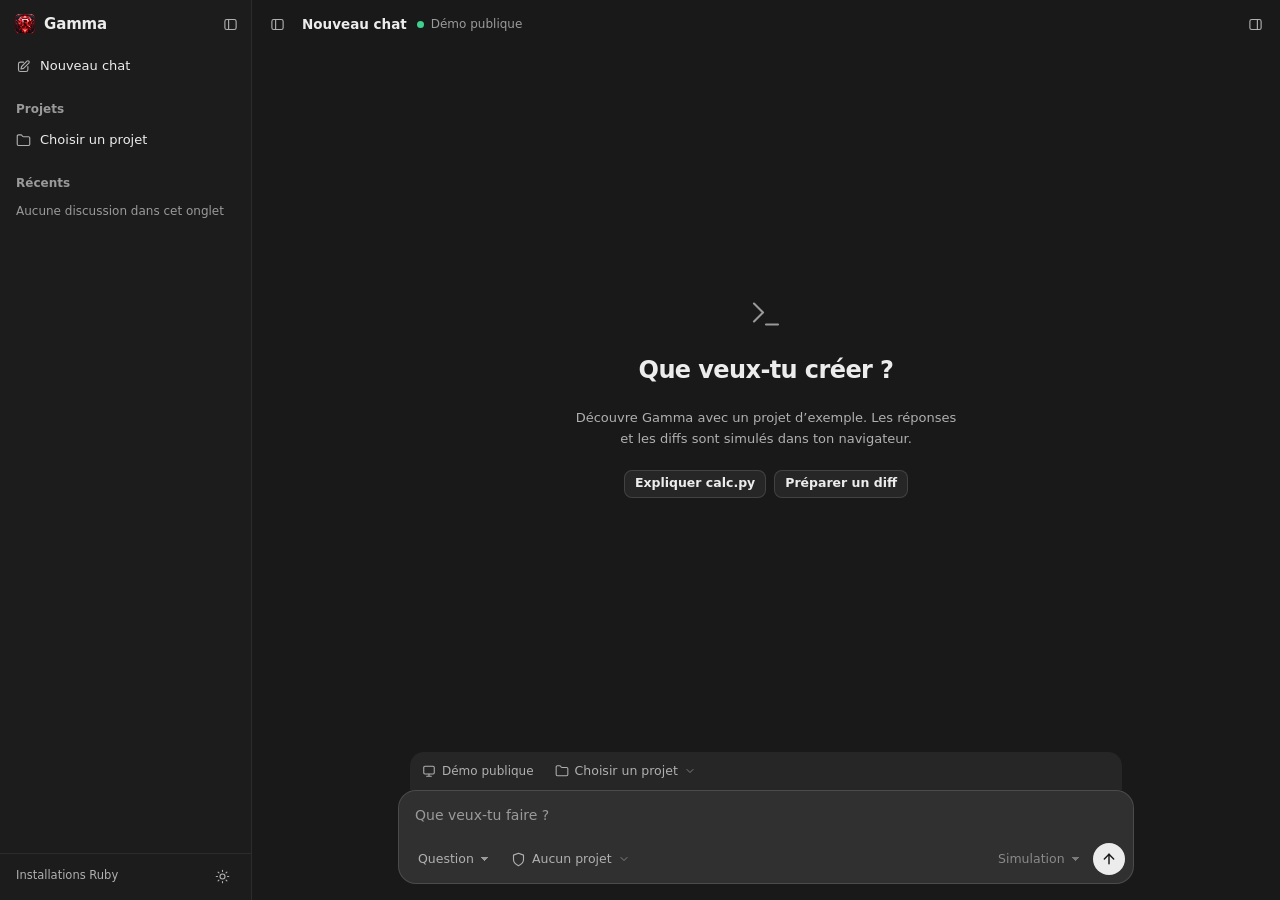
==== gamma/index.html @ 430c00bc "Publier la démo Web Gamma sans compte" ====
<!doctype html>
<html lang="fr" data-theme="dark">
<head>
  <meta charset="utf-8">
  <meta name="viewport" content="width=device-width, initial-scale=1">
  <meta name="color-scheme" content="dark">
  <meta name="theme-color" content="#191919">
  <meta name="referrer" content="no-referrer">
  <meta http-equiv="Content-Security-Policy" content="default-src 'none'; script-src 'self'; style-src 'self'; img-src 'self'; connect-src 'none'; base-uri 'none'; form-action 'none'">
  <title>Gamma — Démo Ruby</title>
  <link rel="icon" href="../assets/RubyLogo.png">
  <link rel="stylesheet" href="gamma.css">
</head>
<body class="gamma-body">
  <!-- Icônes (sprite SVG local, aucune ressource externe) -->
  <svg class="sprite" aria-hidden="true" focusable="false">
    <symbol id="i-folder" viewBox="0 0 24 24"><path d="M4 20h16a2 2 0 0 0 2-2V8a2 2 0 0 0-2-2h-7.9a2 2 0 0 1-1.7-.9l-.8-1.2A2 2 0 0 0 7.9 3H4a2 2 0 0 0-2 2v13a2 2 0 0 0 2 2z"/></symbol>
    <symbol id="i-file" viewBox="0 0 24 24"><path d="M14 2H6a2 2 0 0 0-2 2v16a2 2 0 0 0 2 2h12a2 2 0 0 0 2-2V8z"/><path d="M14 2v6h6"/></symbol>
    <symbol id="i-up" viewBox="0 0 24 24"><path d="M14 9 9 4 4 9"/><path d="M20 20h-7a4 4 0 0 1-4-4V4"/></symbol>
    <symbol id="i-star" viewBox="0 0 24 24"><path d="m12 2 3.1 6.3 6.9 1-5 4.9 1.2 6.8L12 17.8 5.8 21l1.2-6.8-5-4.9 6.9-1z"/></symbol>
    <symbol id="i-search" viewBox="0 0 24 24"><circle cx="11" cy="11" r="7"/><path d="m20 20-3.5-3.5"/></symbol>
    <symbol id="i-branch" viewBox="0 0 24 24"><circle cx="6" cy="6" r="3"/><circle cx="6" cy="18" r="3"/><circle cx="18" cy="6" r="3"/><path d="M6 9v6M18 9a9 9 0 0 1-9 9"/></symbol>
    <symbol id="i-play" viewBox="0 0 24 24"><path d="m7 4 13 8-13 8z" fill="currentColor"/></symbol>
    <symbol id="i-book" viewBox="0 0 24 24"><path d="M4 19.5A2.5 2.5 0 0 1 6.5 17H20V2H6.5A2.5 2.5 0 0 0 4 4.5v15zM4 19.5A2.5 2.5 0 0 0 6.5 22H20v-5"/></symbol>
    <symbol id="i-lock" viewBox="0 0 24 24"><rect x="3" y="11" width="18" height="11" rx="2"/><path d="M7 11V7a5 5 0 0 1 10 0v4"/></symbol>
    <symbol id="i-shield" viewBox="0 0 24 24"><path d="M12 22s8-4 8-10V5l-8-3-8 3v7c0 6 8 10 8 10z"/></symbol>
    <symbol id="i-eye" viewBox="0 0 24 24"><path d="M2 12s3.5-7 10-7 10 7 10 7-3.5 7-10 7S2 12 2 12z"/><circle cx="12" cy="12" r="3"/></symbol>
    <symbol id="i-terminal" viewBox="0 0 24 24"><path d="m4 17 6-6-6-6M12 19h8"/></symbol>
    <symbol id="i-diff" viewBox="0 0 24 24"><circle cx="18" cy="18" r="3"/><circle cx="6" cy="6" r="3"/><path d="M13 6h3a2 2 0 0 1 2 2v7M11 18H8a2 2 0 0 1-2-2V9"/></symbol>
    <symbol id="i-cpu" viewBox="0 0 24 24"><rect x="4" y="4" width="16" height="16" rx="2"/><rect x="9" y="9" width="6" height="6"/><path d="M9 1v3M15 1v3M9 20v3M15 20v3M20 9h3M20 14h3M1 9h3M1 14h3"/></symbol>
    <symbol id="i-undo" viewBox="0 0 24 24"><path d="M3 12a9 9 0 1 0 3-6.7L3 8"/><path d="M3 3v5h5"/></symbol>
    <symbol id="i-copy" viewBox="0 0 24 24"><rect x="9" y="9" width="13" height="13" rx="2"/><path d="M5 15H4a2 2 0 0 1-2-2V4a2 2 0 0 1 2-2h9a2 2 0 0 1 2 2v1"/></symbol>
    <symbol id="i-check" viewBox="0 0 24 24"><path d="M20 6 9 17l-5-5"/></symbol>
    <symbol id="i-x" viewBox="0 0 24 24"><path d="M18 6 6 18M6 6l12 12"/></symbol>
    <symbol id="i-home" viewBox="0 0 24 24"><path d="m3 10 9-7 9 7v10a2 2 0 0 1-2 2H5a2 2 0 0 1-2-2z"/></symbol>
    <symbol id="i-eject" viewBox="0 0 24 24"><path d="m5 14 7-9 7 9z"/><path d="M5 19h14"/></symbol>
    <symbol id="i-refresh" viewBox="0 0 24 24"><path d="M21 12a9 9 0 0 1-15 6.7L3 16M3 12a9 9 0 0 1 15-6.7L21 8M21 3v5h-5M3 21v-5h5"/></symbol>
    <symbol id="i-target" viewBox="0 0 24 24"><circle cx="12" cy="12" r="9"/><circle cx="12" cy="12" r="4"/><path d="M12 1v4M12 19v4M1 12h4M19 12h4"/></symbol>
    <symbol id="i-download" viewBox="0 0 24 24"><path d="M21 15v4a2 2 0 0 1-2 2H5a2 2 0 0 1-2-2v-4M7 10l5 5 5-5M12 15V3"/></symbol>
    <symbol id="i-wrap" viewBox="0 0 24 24"><path d="M3 6h18M3 12h15a3 3 0 1 1 0 6h-4M3 18h7"/><path d="m16 16-2 2 2 2"/></symbol>
    <symbol id="i-bandage" viewBox="0 0 24 24"><rect x="2" y="8" width="20" height="8" rx="4" transform="rotate(-45 12 12)"/><path d="M10 12h.01M12 10h.01M12 14h.01M14 12h.01"/></symbol>
    <symbol id="i-question" viewBox="0 0 24 24"><circle cx="12" cy="12" r="10"/><path d="M9.1 9a3 3 0 0 1 5.8 1c0 2-3 3-3 3M12 17h.01"/></symbol>
    <symbol id="i-bug" viewBox="0 0 24 24"><rect x="7" y="7" width="10" height="14" rx="5"/><path d="M12 11v10M3 13h4M17 13h4M5 7l2.5 2M19 7l-2.5 2M5 20l2.5-2M19 20l-2.5-2M9 4l1.5 2M15 4l-1.5 2"/></symbol>
    <symbol id="i-enter" viewBox="0 0 24 24"><path d="M9 10 4 15l5 5"/><path d="M20 4v7a4 4 0 0 1-4 4H4"/></symbol>
    <symbol id="i-stop" viewBox="0 0 24 24"><rect x="6" y="6" width="12" height="12" rx="2.5" fill="currentColor" stroke="none"/></symbol>
    <symbol id="i-zap" viewBox="0 0 24 24"><path d="M13 2 3 14h9l-1 8 10-12h-9l1-8z"/></symbol>
    <symbol id="i-arrow-up" viewBox="0 0 24 24"><path d="M12 19V5"/><path d="m5 12 7-7 7 7"/></symbol>
    <symbol id="i-sidebar" viewBox="0 0 24 24"><rect x="3" y="4" width="18" height="16" rx="3"/><path d="M9 4v16"/></symbol>
    <symbol id="i-panel" viewBox="0 0 24 24"><rect x="3" y="4" width="18" height="16" rx="3"/><path d="M15 4v16"/></symbol>
    <symbol id="i-edit" viewBox="0 0 24 24"><path d="M12 5H7a3 3 0 0 0-3 3v9a3 3 0 0 0 3 3h9a3 3 0 0 0 3-3v-5"/><path d="M17.5 3.5a2.1 2.1 0 0 1 3 3L12 15l-4 1 1-4z"/></symbol>
    <symbol id="i-chevron" viewBox="0 0 24 24"><path d="m6 9 6 6 6-6"/></symbol>
    <symbol id="i-computer" viewBox="0 0 24 24"><rect x="3" y="4" width="18" height="13" rx="2"/><path d="M8 21h8m-4-4v4"/></symbol>
    <symbol id="i-sun" viewBox="0 0 24 24"><circle cx="12" cy="12" r="4"/><path d="M12 2v2M12 20v2M4.93 4.93l1.41 1.41M17.66 17.66l1.41 1.41M2 12h2M20 12h2M4.93 19.07l1.41-1.41M17.66 6.34l1.41-1.41"/></symbol>
  </svg>

  <div class="g-app" id="gamma-app" data-sidebar="open" data-inspector="closed">
    <div class="g-body">
      <!-- ============ Barre latérale : projet, fichiers, Git, tâches ============ -->
      <aside class="g-pane g-side g-explorer" id="gamma-sidebar" aria-label="Discussions et projet">
        <div class="g-side-head">
          <div class="g-brand">
            <img src="../assets/RubyLogo.png" alt="" width="22" height="22">
            <strong>Gamma</strong>
          </div>
          <button class="g-icon-btn sm" id="btn-close-sidebar" type="button" aria-label="Fermer la barre latérale" title="Fermer la barre latérale">
            <svg class="i"><use href="#i-sidebar"/></svg>
          </button>
        </div>

        <button class="g-side-action" id="btn-new-task" type="button">
          <svg class="i"><use href="#i-edit"/></svg> Nouveau chat
        </button>

        <h2 class="g-side-label">Projets</h2>
        <button class="g-side-action" id="btn-sidebar-project" type="button" aria-expanded="false" aria-controls="gamma-project-tools">
          <svg class="i"><use href="#i-folder"/></svg><span id="sidebar-project-label">Choisir un projet</span>
        </button>

        <div class="g-project-tools hidden" id="gamma-project-tools">
          <div class="g-side-label">
            <div class="g-seg" id="explorer-tab-group" role="tablist" aria-label="Vue de l'explorateur">
              <button class="gamma-mini-btn active" id="btn-tree-root" role="tab" aria-selected="true" type="button" title="Fichiers du projet">Fichiers</button>
            </div>
          </div>

          <div class="g-search">
            <svg class="i"><use href="#i-search"/></svg>
            <input id="project-search-input" type="search" placeholder="Symbole ou texte…" autocomplete="off" spellcheck="false" aria-label="Rechercher dans le projet">
            <kbd>Ctrl P</kbd>
            <button class="g-icon-btn sm" id="btn-project-search" type="button" title="Rechercher dans le dépôt" aria-label="Rechercher">
              <svg class="i"><use href="#i-enter"/></svg>
            </button>
          </div>

          <div class="g-crumbs-row" id="tree-breadcrumbs-bar">
            <div class="g-crumbs" id="tree-breadcrumbs"></div>
            <input id="tree-filter-input" type="search" placeholder="Filtrer" autocomplete="off" aria-label="Filtrer les entrées affichées">
          </div>

          <div id="explorer-output" class="g-tree">
            <p class="gamma-empty-hint">Ouvre le projet d’exemple dans le composeur.</p>
          </div>

          <div class="g-project-actions hidden">
            <button id="btn-project-resume" type="button" disabled>Mémoire</button>
            <button id="btn-run-tests" type="button" disabled>Tester</button>
          </div>
          <div id="session-tasks-box" class="g-tasks hidden"></div>
        </div>

        <section class="g-recents" aria-labelledby="gamma-recents-title">
          <h2 class="g-side-label" id="gamma-recents-title">Récents</h2>
          <p class="g-sidebar-empty" id="gamma-recents-empty">Aucune discussion dans cet onglet</p>
          <ul id="gamma-recents-list" aria-label="Discussions de cet onglet"></ul>
        </section>

        <div class="g-side-foot">
          <a class="g-site-link" href="../">Installations Ruby</a>
          <button class="g-icon-btn sm" id="btn-gamma-theme" type="button" aria-pressed="false" title="Passer au thème clair" aria-label="Basculer le thème clair ou sombre">
            <svg class="i"><use href="#i-sun"/></svg>
          </button>
        </div>
      </aside>

      <!-- ============ Fil de l'agent ============ -->
      <main class="g-pane g-agent" id="gamma-agent" aria-label="Agent Gamma">
        <header class="g-top">
          <button class="g-icon-btn" id="btn-toggle-sidebar" type="button" aria-expanded="true" aria-controls="gamma-sidebar" title="Afficher / masquer la barre latérale (Ctrl+B)" aria-label="Basculer la barre latérale">
            <svg class="i"><use href="#i-sidebar"/></svg>
          </button>
          <div class="g-thread-title">
            <strong id="gamma-thread-title">Nouveau chat</strong>
          </div>
          <div class="g-agent-title" id="gamma-model-telemetry">
            <span class="dot ok" id="gamma-model-dot"></span>
                    <small id="gamma-model-state-text">Démo publique</small>
          </div>
          <div class="g-top-actions">
            <button class="g-icon-btn" id="btn-toggle-inspector" type="button" aria-expanded="false" aria-controls="gamma-inspector" title="Afficher / masquer l'inspecteur (Alt+1 code · Alt+2 intervention · Alt+3 machine)" aria-label="Basculer l'inspecteur">
              <svg class="i"><use href="#i-panel"/></svg>
            </button>
          </div>
        </header>

        <div class="g-feed" id="gamma-agent-feed" role="log" aria-label="Discussion" aria-live="off" tabindex="0">
          <div class="gamma-agent-card welcome">
            <svg class="i" aria-hidden="true"><use href="#i-terminal"/></svg>
            <h1>Que veux-tu créer&nbsp;?</h1>
            <p>Découvre Gamma avec un projet d’exemple. Les réponses et les diffs sont simulés dans ton navigateur.</p>
            <div class="g-demo-prompts">
              <button class="gamma-btn sm" id="demo-question" type="button">Expliquer calc.py</button>
              <button class="gamma-btn sm" id="demo-patch" type="button">Préparer un diff</button>
            </div>
          </div>
        </div>

        <div class="g-composer">
          <div class="g-context">
            <span><svg class="i" aria-hidden="true"><use href="#i-computer"/></svg> Démo publique</span>
            <button class="g-chip" id="btn-project-menu" type="button" aria-expanded="false" aria-controls="gamma-project-menu" title="Choisir le dossier de travail">
              <svg class="i"><use href="#i-folder"/></svg><span id="composer-project-label">Choisir un projet</span>
              <svg class="i caret"><use href="#i-chevron"/></svg>
            </button>
          </div>
          <div class="g-menu g-project hidden" id="gamma-project-menu" role="group" aria-label="Dossier projet">
            <input id="project-root-input" type="hidden" value="calculatrice">
            <p>Calculatrice est le projet d’exemple inclus dans cette démo.</p>
            <p class="g-project-error hidden" id="gamma-project-error" role="alert"></p>
            <div class="g-project-actions">
              <button class="gamma-btn sm" id="btn-attach-project" type="button">Ouvrir Calculatrice</button>
              <button class="gamma-btn ghost sm" id="btn-detach-project" type="button" disabled>Détacher</button>
            </div>
          </div>

          <div class="g-input">
            <label class="sr-only" for="coding-objective-input">Instruction pour l'agent Gamma</label>
            <textarea id="coding-objective-input" rows="1" spellcheck="false" placeholder="Que veux-tu faire ?"></textarea>
            <div class="g-input-bar">
              <div class="g-input-tools">
                <label class="sr-only" for="gamma-mode-select">Mode de l'agent</label>
                <select id="gamma-mode-select" class="g-select" title="Choisir le mode de l'agent">
                  <option value="ask">Question</option>
                  <option value="patch">Patch</option>
                </select>

                <!-- Les 3 permissions du projet, distinctes, dans un menu -->
                <div class="g-menu-wrap">
                  <button class="g-chip" id="btn-perms-menu" type="button" aria-expanded="false" aria-controls="perms-menu" title="Permissions du projet (lecture, écriture, tests)">
                    <svg class="i"><use href="#i-shield"/></svg>
                    <span id="perms-summary">Aucun projet</span>
                    <svg class="i caret"><use href="#i-chevron"/></svg>
                  </button>
                  <div class="g-menu hidden" id="perms-menu" role="group" aria-label="Permissions du projet (3 autorisations distinctes)">
                    <p class="g-menu-title">Que peut faire Gamma sur ce projet&nbsp;?</p>
                    <div class="g-menu-row">
                      <span class="perm" id="project-status-pill" data-step="1" title="Permission 1 — Lecture du dépôt">Lecture · aucun projet</span>
                      <small>Lire les fichiers et l'état Git. Accordée en attachant un dossier.</small>
                    </div>
                    <div class="g-menu-row">
                      <button class="perm off" id="btn-enable-writes" data-step="2" type="button" aria-pressed="false" title="Permission 2 — Autoriser l'écriture (instantané SHA-256 avant chaque modification)">Écriture verrouillée</button>
                      <small>Appliquer un diff que tu as approuvé, avec instantané SHA-256 et rollback.</small>
                    </div>
                    <div class="g-menu-row">
                      <button class="perm off" id="btn-trust-tests" data-step="3" type="button" aria-pressed="false" title="Permission 3 — Projet de confiance : autoriser l'exécution des tests">Tests non autorisés</button>
                      <small>Exécuter la commande de tests du projet. Réservé aux projets de confiance.</small>
                    </div>
                  </div>
                </div>
              </div>

              <div class="g-input-btns">
                <label class="sr-only" for="gamma-model-select">Modèle de l'agent</label>
                <select id="gamma-model-select" class="g-select" aria-label="Modèle de l'agent" title="Cette démo utilise des réponses prédéfinies" disabled>
                  <option value="local-fast">Simulation</option>
                </select>
                <button class="g-send" id="btn-coding-start" type="button" title="Exécuter (Entrée · Maj+Entrée pour une nouvelle ligne)" aria-label="Exécuter">
                  <svg class="i"><use href="#i-arrow-up"/></svg>
                </button>
              </div>
            </div>
          </div>
        </div>
      </main>

      <!-- ============ Inspecteur : code, intervention, machine ============ -->
      <section class="g-pane g-inspector" id="gamma-inspector" aria-label="Code et preuve d'intervention">
        <div class="g-pane-head g-tabs-head">
          <div class="g-tabs" id="gamma-wb-tablist" role="tablist" aria-label="Vues de l'inspecteur">
            <button class="gamma-wb-tab active" id="tab-code" data-wb="code" role="tab" aria-controls="wb-panel-code" aria-selected="true" type="button" title="Lecteur de code (Alt+1)">
              <svg class="i"><use href="#i-file"/></svg><span id="viewer-title">Code</span>
            </button>
            <button class="gamma-wb-tab" id="tab-studio" data-wb="diff" role="tab" aria-controls="wb-panel-diff" aria-selected="false" type="button" title="Intervention : diff, écriture, tests, rollback (Alt+2)">
              <svg class="i"><use href="#i-diff"/></svg>Intervention<span class="g-count hidden" id="diff-pending-badge">1</span>
            </button>
            <button class="gamma-wb-tab hidden" id="tab-system" data-wb="system" role="tab" aria-controls="wb-panel-system" aria-selected="false" type="button">
              <svg class="i"><use href="#i-cpu"/></svg>Machine
            </button>
          </div>

          <button class="g-icon-btn sm" id="btn-close-inspector" type="button" title="Fermer l'inspecteur" aria-label="Fermer l'inspecteur">
            <svg class="i"><use href="#i-x"/></svg>
          </button>
        </div>

        <div class="g-code-tools" id="code-toolbar">
          <span class="pill" id="viewer-meta">—</span>
          <button class="g-icon-btn sm hidden" id="btn-load-full-file" type="button" title="Charger tout le fichier" aria-label="Charger tout le fichier">
            <svg class="i"><use href="#i-download"/></svg>
          </button>
          <button class="g-icon-btn sm" id="btn-ask-file" type="button" title="Cibler ce fichier dans l'agent" aria-label="Cibler ce fichier dans l'agent">
            <svg class="i"><use href="#i-target"/></svg>
          </button>
          <button class="g-icon-btn sm" id="btn-copy-file" type="button" title="Copier le contenu affiché" aria-label="Copier le contenu">
            <svg class="i"><use href="#i-copy"/></svg>
          </button>
        </div>

        <!-- Vue 1 : lecteur de code -->
        <div class="g-panel" id="wb-panel-code" role="tabpanel" aria-labelledby="tab-code">
          <div id="file-viewer-content" class="g-code" role="region" aria-label="Contenu du fichier">
            <div class="g-empty">
              <svg class="i"><use href="#i-file"/></svg>
              <strong>Aucun fichier ouvert</strong>
              <p>Choisis un fichier dans la barre latérale pour le lire avec numéros de lignes, encodage et fins de ligne.</p>
            </div>
          </div>
        </div>

        <!-- Vue 2 : registre d'intervention (diff proposé, écriture, tests, rollback) -->
        <div class="g-panel hidden" id="wb-panel-diff" role="tabpanel" aria-labelledby="tab-studio">
          <div class="g-panel-bar">
            <div>
              <strong>Registre d'intervention</strong>
              <small>Diff proposé · Écriture SHA-256 · Tests exécutés · Retour arrière</small>
            </div>
            <button class="gamma-btn danger-outline sm" id="btn-rollback-last" type="button" disabled>
              <svg class="i"><use href="#i-undo"/></svg> Rollback
            </button>
          </div>
          <div class="g-plan hidden" id="test-plan-bar" role="region" aria-label="Plan d'exécution des tests">
            <span class="g-plan-item">Dossier <code id="test-plan-cwd">—</code></span>
            <span class="g-plan-item">Profil <code id="test-plan-profile">—</code></span>
            <span class="g-plan-item">Commande <code id="test-plan-cmd">—</code></span>
            <span class="pill" id="test-plan-trust-badge">Non approuvé</span>
          </div>
          <div id="coding-output" class="g-ledger">
            <div class="g-empty">
              <svg class="i"><use href="#i-diff"/></svg>
              <strong>Aucune intervention</strong>
              <p>Décris un changement en mode <b>Patch</b> : le diff apparaîtra ici avant toute écriture sur le disque.</p>
            </div>
          </div>
        </div>

        <!-- Vue 3 : machine & modèles -->
        <div class="g-panel hidden" id="wb-panel-system" role="tabpanel" aria-labelledby="tab-system">
          <div class="g-panel-bar">
            <div>
              <strong>Machine &amp; modèles</strong>
              <small id="sys-probe-age-label">Sonde en cache — ne bloque jamais l'agent.</small>
              <button type="button" class="status-item status-btn" id="probe-age-pill" title="Rafraîchir la sonde matérielle">Sonde —</button>
            </div>
            <div class="g-panel-actions">
              <button class="gamma-btn sm" id="btn-unload-gpu" type="button" title="Décharger le modèle de la VRAM">
                <svg class="i"><use href="#i-eject"/></svg> Libérer la VRAM
              </button>
              <button class="gamma-btn sm" id="btn-refresh-system" type="button">
                <svg class="i"><use href="#i-refresh"/></svg> Rafraîchir
              </button>
            </div>
          </div>
          <div class="g-latency hidden" id="gamma-latency-bar" aria-label="Décomposition de la latence">
            <span id="lat-total-pill" class="lat-pill strong">Total —</span>
            <span id="lat-load-pill" class="lat-pill">GGUF —</span>
            <span id="lat-ctx-pill" class="lat-pill">Contexte —</span>
            <span id="lat-gen-pill" class="lat-pill">Génération —</span>
          </div>
          <div class="g-sys" id="system-grid">
            <div class="g-card"><h3>Système</h3><div id="sys-summary-box" class="metric-list"></div></div>
            <div class="g-card"><h3>Disques</h3><div id="sys-volumes-box" class="metric-list"></div></div>
            <div class="g-card"><h3>Modèles GGUF</h3><div id="models-box" class="metric-list"></div></div>
          </div>
        </div>
      </section>
    </div>
  </div>

  <!-- Dialogue intégré de confirmation (autoriser les tests, lancer les tests, normaliser les fins de ligne) -->
  <dialog class="gamma-dialog" id="gamma-confirm-dialog" aria-labelledby="gamma-confirm-title">
    <form method="dialog" class="gamma-dialog-card" id="gamma-confirm-form">
      <header class="gamma-dialog-head">
        <div class="gamma-dialog-title-wrap">
          <svg class="i"><use href="#i-shield"/></svg>
          <h2 id="gamma-confirm-title">Confirmation</h2>
        </div>
        <button class="g-icon-btn sm" id="gamma-confirm-close" type="button" aria-label="Fermer">
          <svg class="i"><use href="#i-x"/></svg>
        </button>
      </header>
      <section class="gamma-dialog-body">
        <p id="gamma-confirm-message" class="gamma-dialog-msg"></p>
        <ul id="gamma-confirm-details" class="gamma-dialog-details"></ul>
      </section>
      <footer class="gamma-dialog-foot">
        <button class="gamma-btn sm" id="gamma-confirm-cancel" type="button">Annuler</button>
        <button class="gamma-btn primary sm" id="gamma-confirm-submit" type="submit">Confirmer</button>
      </footer>
    </form>
  </dialog>

  <script src="safe-render.js"></script>
  <script src="demo.js"></script>
  <script src="gamma.js"></script>
</body>
</html>
---- gamma/gamma.css ----
/* =====================================================================
   RubyAI Universe = Gamma — atelier de code local
   Disposition : barre latérale (projet, fichiers, tâches) · fil de l'agent
   centré avec composeur · inspecteur repliable (code, intervention, machine).
   Gris neutres, un seul accent rubis. Aucune ressource externe (CSP).
   ===================================================================== */

:root {
  color-scheme: dark;
  --font: "Segoe UI Variable Text", "Segoe UI", "Inter", system-ui, -apple-system, sans-serif;
  --mono: "Cascadia Code", "JetBrains Mono", "SF Mono", Consolas, monospace;

  --bg: #191919;
  --pane: #191919;
  --side: #1c1c1c;
  --pane-2: #1f1f1f;
  --surface: #262626;
  --surface-2: #303030;
  --hover: rgba(255, 255, 255, 0.055);
  --active: rgba(255, 255, 255, 0.095);
  --line: rgba(255, 255, 255, 0.07);
  --line-strong: rgba(255, 255, 255, 0.13);
  --text: #ececec;
  --text-2: #b0b0b0;
  --text-3: #9a9a9a;
  --accent: #f0435a;
  --accent-hover: #ff5a6f;
  --accent-soft: rgba(240, 67, 90, 0.14);
  --accent-line: rgba(240, 67, 90, 0.45);
  --bubble: #2d2d2d;
  --ok: #3fcf8e;
  --ok-soft: rgba(63, 207, 142, 0.12);
  --warn: #f2b84b;
  --warn-soft: rgba(242, 184, 75, 0.12);
  --danger: #ff6b6b;
  --danger-soft: rgba(255, 107, 107, 0.1);
  --add-bg: rgba(63, 207, 142, 0.12);
  --add-fg: #8ee6b8;
  --del-bg: rgba(255, 107, 107, 0.1);
  --del-fg: #ffb0b0;
  --hunk: #7aa7ff;
  --code-bg: #141414;
  --code-fg: #d4d4d4;
  --code-ln: #565656;
  --tok-kw: #ff7b93;
  --tok-str: #8ee6b8;
  --tok-com: #6f6f6f;
  --tok-num: #f4b860;
  --tok-fn: #7dc4ff;
  --tok-dec: #d099ff;
  --tok-op: #a5b4fc;
  --shadow: 0 18px 50px rgba(0, 0, 0, 0.5);
  --side-w: 274px;
  --thread-w: 736px;
  --composer: #303030;
}

html[data-theme="light"] {
  color-scheme: light;
  --bg: #ffffff;
  --pane: #ffffff;
  --side: #f6f6f6;
  --pane-2: #f4f4f5;
  --surface: #ffffff;
  --surface-2: #ececee;
  --hover: rgba(0, 0, 0, 0.05);
  --active: rgba(0, 0, 0, 0.085);
  --line: rgba(0, 0, 0, 0.085);
  --line-strong: rgba(0, 0, 0, 0.17);
  --text: #1a1a1a;
  --text-2: #55555a;
  --text-3: #69696e;
  --accent: #e11d48;
  --accent-hover: #be123c;
  --accent-soft: rgba(225, 29, 72, 0.1);
  --accent-line: rgba(225, 29, 72, 0.45);
  --bubble: #efeff1;
  --composer: #f6f6f6;
  --ok: #0d9f6e;
  --ok-soft: rgba(13, 159, 110, 0.11);
  --warn: #b7720a;
  --warn-soft: rgba(196, 125, 14, 0.13);
  --danger: #dc2626;
  --danger-soft: rgba(220, 38, 38, 0.1);
  --add-bg: rgba(13, 159, 110, 0.12);
  --add-fg: #0c7a53;
  --del-bg: rgba(220, 38, 38, 0.1);
  --del-fg: #b42318;
  --hunk: #2563eb;
  --code-bg: #fafafa;
  --code-fg: #1f2430;
  --code-ln: #a3a3a8;
  --tok-kw: #c01c4b;
  --tok-str: #0c7a53;
  --tok-com: #8a8a90;
  --tok-num: #b45309;
  --tok-fn: #1d4ed8;
  --tok-dec: #7e22ce;
  --tok-op: #4338ca;
  --shadow: 0 16px 44px rgba(0, 0, 0, 0.16);
}

/* ---------- Base ---------- */
*, *::before, *::after { box-sizing: border-box; }
html, body { height: 100%; margin: 0; }
body {
  background: var(--bg); color: var(--text);
  font: 13px/1.5 var(--font);
  -webkit-font-smoothing: antialiased;
  overflow: hidden;
}
button, input, textarea, select { font: inherit; color: inherit; }
button { cursor: pointer; background: none; border: 0; padding: 0; }
button:disabled { cursor: default; opacity: 0.45; }
:focus-visible { outline: 2px solid var(--accent-line); outline-offset: 1px; border-radius: 6px; }
code, pre, kbd { font-family: var(--mono); }
kbd {
  font-size: 10.5px; line-height: 1; color: var(--text-3);
  border: 1px solid var(--line-strong); border-radius: 4px; padding: 2px 4px;
  white-space: nowrap;
}
b { font-weight: 600; color: var(--text); }
.hidden { display: none !important; }
.sr-only { position: absolute; width: 1px; height: 1px; overflow: hidden; clip: rect(0 0 0 0); white-space: nowrap; margin: -1px; }
.sprite { position: absolute; width: 0; height: 0; overflow: hidden; }
.i {
  width: 15px; height: 15px; flex: none;
  fill: none; stroke: currentColor; stroke-width: 1.8;
  stroke-linecap: round; stroke-linejoin: round;
}
::-webkit-scrollbar { width: 10px; height: 10px; }
::-webkit-scrollbar-thumb { background: var(--line-strong); border-radius: 10px; border: 3px solid transparent; background-clip: padding-box; }
::-webkit-scrollbar-thumb:hover { background-color: var(--text-3); }
::-webkit-scrollbar-track, ::-webkit-scrollbar-corner { background: transparent; }

/* ---------- Primitives ---------- */
.gamma-btn {
  display: inline-flex; align-items: center; justify-content: center; gap: 6px;
  height: 30px; padding: 0 12px; border-radius: 8px;
  border: 1px solid var(--line-strong); background: var(--surface);
  font-size: 12.5px; font-weight: 550; color: var(--text); white-space: nowrap;
  transition: background .12s, border-color .12s, color .12s;
}
.gamma-btn:hover:not(:disabled) { background: var(--surface-2); }
.gamma-btn.sm { height: 28px; padding: 0 10px; }
.gamma-btn .i { width: 14px; height: 14px; }
.gamma-btn.ghost { background: transparent; border-color: transparent; color: var(--text-2); }
.gamma-btn.ghost:hover:not(:disabled) { background: var(--hover); color: var(--text); }
.gamma-btn.primary { background: var(--accent); border-color: transparent; color: #fff; }
.gamma-btn.primary:hover:not(:disabled) { background: var(--accent-hover); }
.gamma-btn.ok-outline { border-color: color-mix(in srgb, var(--ok) 45%, transparent); color: var(--ok); background: transparent; }
.gamma-btn.ok-outline:hover:not(:disabled) { background: var(--ok-soft); }
.gamma-btn.warn-outline { border-color: color-mix(in srgb, var(--warn) 45%, transparent); color: var(--warn); background: transparent; }
.gamma-btn.danger-outline { border-color: color-mix(in srgb, var(--danger) 40%, transparent); color: var(--danger); background: transparent; }
.gamma-btn.danger-outline:hover:not(:disabled) { background: var(--danger-soft); }

.g-icon-btn {
  display: inline-grid; place-items: center; flex: none;
  width: 30px; height: 30px; border-radius: 8px; color: var(--text-2);
  transition: background .12s, color .12s;
}
.g-icon-btn:hover:not(:disabled) { background: var(--hover); color: var(--text); }
.g-icon-btn[aria-expanded="true"]:not(#btn-toggle-sidebar), .g-icon-btn[aria-pressed="true"] { color: var(--text); background: var(--hover); }
.g-icon-btn.sm { width: 26px; height: 26px; border-radius: 7px; }
.g-icon-btn.done { color: var(--ok); }

.pill {
  display: inline-flex; align-items: center; gap: 6px; min-width: 0;
  height: 22px; padding: 0 8px; border-radius: 999px;
  font-size: 11.5px; font-weight: 500; color: var(--text-2);
  background: var(--hover); white-space: nowrap; overflow: hidden; text-overflow: ellipsis;
  max-width: 100%;
}
.pill.ok { color: var(--ok); background: var(--ok-soft); }
.pill.warn { color: var(--warn); background: var(--warn-soft); }
.pill.danger { color: var(--danger); background: var(--danger-soft); }

.dot { width: 7px; height: 7px; border-radius: 50%; background: var(--text-3); flex: none; }
.dot.ok { background: var(--ok); }
.dot.warn { background: var(--warn); animation: pulse 1.2s ease-in-out infinite; }
.dot.danger { background: var(--danger); }

.g-seg { display: inline-flex; gap: 2px; }
.gamma-mini-btn {
  display: inline-flex; align-items: center; gap: 5px;
  height: 24px; padding: 0 8px; border-radius: 7px;
  font-size: 12px; font-weight: 500; color: var(--text-3); white-space: nowrap;
  transition: background .12s, color .12s;
}
.gamma-mini-btn .i { width: 13px; height: 13px; }
.gamma-mini-btn:hover { color: var(--text); background: var(--hover); }
.gamma-mini-btn.active { background: var(--active); color: var(--text); }

.g-empty {
  display: flex; flex-direction: column; align-items: center; justify-content: center; gap: 6px;
  height: 100%; min-height: 160px; padding: 24px; text-align: center; color: var(--text-3);
  font-family: var(--font);
}
.g-empty .i { width: 24px; height: 24px; stroke-width: 1.5; margin-bottom: 4px; }
.g-empty strong { font-size: 13px; font-weight: 600; color: var(--text-2); }
.g-empty p { margin: 0; max-width: 300px; font-size: 12.5px; line-height: 1.55; }

.status-item {
  display: inline-flex; align-items: center; gap: 6px; min-width: 0;
  overflow: hidden; text-overflow: ellipsis; white-space: nowrap;
}
.status-item.ok::before { content: ""; width: 7px; height: 7px; border-radius: 50%; background: var(--ok); flex: none; }

/* ---------- Coquille ---------- */
.g-app { display: flex; flex-direction: column; height: 100dvh; }
.g-body {
  flex: 1; min-height: 0;
  display: grid;
  grid-template-columns: var(--side-w) minmax(0, 1fr) minmax(400px, 42%);
}
.g-app[data-sidebar="closed"] .g-body { grid-template-columns: minmax(0, 1fr) minmax(400px, 42%); }
.g-app[data-inspector="closed"] .g-body { grid-template-columns: var(--side-w) minmax(0, 1fr); }
.g-app[data-sidebar="closed"][data-inspector="closed"] .g-body { grid-template-columns: minmax(0, 1fr); }
.g-app[data-sidebar="closed"] .g-side,
.g-app[data-inspector="closed"] .g-inspector { display: none; }
.g-pane { display: flex; flex-direction: column; min-width: 0; min-height: 0; background: var(--pane); }
.g-pane-head {
  display: flex; align-items: center; justify-content: space-between; gap: 8px;
  height: 48px; flex: none; padding: 0 10px;
}

/* ---------- Barre latérale ---------- */
.g-side { background: var(--side); border-right: 1px solid var(--line); }
.g-side-head { display: flex; align-items: center; gap: 2px; flex: none; height: 48px; padding: 0 8px 0 14px; }
.g-brand { display: flex; align-items: center; gap: 8px; flex: 1; min-width: 0; }
.g-brand img { width: 22px; height: 22px; object-fit: contain; }
.g-brand strong { font-size: 15px; font-weight: 650; letter-spacing: -0.01em; }
.g-side-action {
  display: flex; align-items: center; gap: 9px; flex: none;
  height: 32px; margin: 2px 8px 6px; padding: 0 8px; border-radius: 8px;
  font-size: 13px; color: var(--text); text-align: left;
  transition: background .12s;
}
.g-side-action:hover { background: var(--hover); }
.g-side-action .i { color: var(--text-2); }
.g-side-action span { min-width: 0; overflow: hidden; text-overflow: ellipsis; white-space: nowrap; }
.g-side-label {
  display: flex; align-items: center; justify-content: space-between; gap: 8px; flex: none;
  margin: 0; padding: 12px 8px 4px 16px;
  font-size: 12px; font-weight: 600; color: var(--text-3);
}

.g-project-tools {
  flex: 0 1 auto; display: flex; flex-direction: column; overflow: auto;
  max-height: 54%; margin: 0 8px; border: 1px solid var(--line); border-radius: 8px;
}
.g-project-tools .g-tree { min-height: 64px; }
.g-project-actions { display: flex; align-items: center; flex-wrap: wrap; gap: 6px; padding: 4px 8px 8px; }
.g-recents { flex: 1; min-height: 0; display: flex; flex-direction: column; }
.g-recents ul { list-style: none; margin: 0; padding: 2px 8px 10px; overflow-y: auto; }
.g-sidebar-empty { margin: 6px 16px; color: var(--text-3); font-size: 12px; }
.g-recent {
  display: block; width: 100%; overflow: hidden; text-overflow: ellipsis;
  white-space: nowrap; text-align: left; padding: 7px 8px; border-radius: 7px;
}
.g-recent:hover { background: var(--hover); }
.g-recent[aria-current="true"] { background: var(--active); }

.g-search {
  display: flex; align-items: center; gap: 6px; flex: none;
  margin: 2px 10px 4px; height: 30px; padding: 0 2px 0 9px;
  border-radius: 8px; background: var(--hover);
  color: var(--text-3);
}
.g-search:focus-within { box-shadow: 0 0 0 1px var(--line-strong); }
.g-search input { flex: 1; min-width: 0; border: 0; outline: 0; background: transparent; font-size: 12.5px; color: var(--text); }
.g-search input::placeholder { color: var(--text-3); }
.g-search input::-webkit-search-cancel-button { display: none; }
.g-search:focus-within kbd { display: none; }

.g-crumbs-row { display: flex; align-items: center; gap: 6px; flex: none; padding: 2px 10px 6px 12px; min-width: 0; }
.g-crumbs {
  flex: 1; min-width: 0; display: flex; align-items: center; gap: 1px;
  overflow-x: auto; scrollbar-width: none; font-size: 12px; color: var(--text-3);
}
.g-crumbs::-webkit-scrollbar { display: none; }
.g-crumbs > span { padding: 0 1px; }
.crumb-btn {
  display: inline-flex; align-items: center; gap: 4px; flex: none;
  height: 22px; padding: 0 5px; border-radius: 5px;
  color: var(--text-2); white-space: nowrap;
}
.crumb-btn .i { width: 13px; height: 13px; }
.crumb-btn:hover { background: var(--hover); color: var(--text); }
.crumb-btn:last-child { color: var(--text); font-weight: 550; }
#tree-filter-input {
  width: 70px; flex: none; height: 24px; padding: 0 7px; border-radius: 6px;
  border: 1px solid var(--line); background: transparent; outline: 0;
  font-size: 11.5px; color: var(--text);
  transition: width .15s, border-color .15s;
}
#tree-filter-input:focus { width: 104px; border-color: var(--line-strong); }
#tree-filter-input::placeholder { color: var(--text-3); }

.g-tree { flex: 1; min-height: 0; overflow: auto; padding: 0 8px 10px; font-size: 13px; color: var(--text-2); }
.tree-item {
  display: flex; align-items: center; gap: 8px; width: 100%;
  min-height: 28px; padding: 3px 8px; border-radius: 8px;
  text-align: left; color: var(--text-2);
}
.tree-item .i { width: 14px; height: 14px; color: var(--text-3); }
.tree-item.dir { color: var(--text); }
.tree-item > span { flex: 1; min-width: 0; overflow: hidden; text-overflow: ellipsis; white-space: nowrap; }
.tree-item > small { flex: none; font-size: 11px; color: var(--text-3); font-variant-numeric: tabular-nums; }
.tree-item:hover { background: var(--hover); color: var(--text); }
.tree-item.selected { background: var(--active); color: var(--text); }
.tree-item.selected .i { color: var(--accent); }
.tree-item.hit { flex-direction: column; align-items: flex-start; gap: 1px; padding: 5px 8px; }
.tree-item.hit > span { font: 11.5px var(--mono); color: var(--text); width: 100%; }
.tree-item.hit > small { font: 11px var(--mono); color: var(--text-3); width: 100%; overflow: hidden; text-overflow: ellipsis; white-space: nowrap; }
div.tree-item { cursor: default; }
.g-tree-note { padding: 6px 8px; font-size: 12px; color: var(--text-2); }
.g-tree-note.ok { color: var(--ok); }
.gamma-empty-hint { margin: 10px 8px; font-size: 12px; color: var(--text-3); }
.g-tree > .diff-box { margin: 4px 0; }

/* Tâches de la session */
.g-tasks {
  display: flex; flex-direction: column; gap: 1px; flex: none;
  max-height: 28%; overflow-y: auto;
  padding: 6px 8px 8px; border-top: 1px solid var(--line);
}
.g-tasks strong { padding: 6px 8px 4px; font-size: 12px; font-weight: 600; color: var(--text-3); }
.g-tasks .gamma-mini-btn {
  display: block; width: 100%; height: 28px; padding: 0 8px; border-radius: 8px;
  font-size: 12.5px; text-align: left; line-height: 28px; color: var(--text-2);
  overflow: hidden; text-overflow: ellipsis;
}
.g-tasks .gamma-mini-btn.active { color: var(--text); }

.g-side-foot {
  display: flex; align-items: center; justify-content: space-between; gap: 6px; flex: none;
  padding: 9px 16px 11px; border-top: 1px solid var(--line);
  font-size: 11.5px; color: var(--text-3);
}
.g-side-foot #status-pill { color: var(--text-2); }
.status-btn { justify-self: start; border-radius: 5px; }
.status-btn:hover { color: var(--text); }

/* ---------- Fil de l'agent ---------- */
.g-top { display: flex; align-items: center; gap: 10px; flex: none; height: 48px; padding: 0 10px; min-width: 0; }
.g-thread-title { display: flex; align-items: baseline; gap: 10px; min-width: 0; flex: 0 1 auto; }
.g-thread-title strong { font-size: 13.5px; font-weight: 600; overflow: hidden; text-overflow: ellipsis; white-space: nowrap; }
.g-agent-title { display: flex; align-items: center; gap: 7px; min-width: 0; flex: 1 1 0; }
.g-agent-title small { font-size: 12px; color: var(--text-3); white-space: nowrap; overflow: hidden; text-overflow: ellipsis; }
.g-top-actions { display: flex; align-items: center; gap: 4px; flex: none; margin-left: auto; }

.g-plan {
  display: flex; flex-wrap: wrap; align-items: center; gap: 6px 10px; min-width: 0; flex: none;
  padding: 8px 12px;
  border-block: 1px solid var(--line);
  font-size: 11.5px; color: var(--text-3); white-space: nowrap;
}
.g-plan-item { display: inline-flex; align-items: center; gap: 6px; min-width: 0; }
.g-plan-item code { color: var(--text); font-size: 11.5px; overflow: hidden; text-overflow: ellipsis; }
.g-plan-cmd { flex-basis: 100%; }
.g-plan .pill { flex: none; }

.g-latency { display: flex; flex-wrap: wrap; justify-content: center; gap: 4px; flex: none; padding: 6px 16px 0; }
.lat-pill {
  font: 11px/1 var(--mono); color: var(--text-3);
  padding: 4px 6px; border-radius: 5px; background: var(--hover);
  font-variant-numeric: tabular-nums;
}
.lat-pill.strong { color: var(--text-2); }

.g-feed {
  flex: 1; min-height: 0; overflow-y: auto;
  display: flex; flex-direction: column; gap: 22px;
  padding: 22px max(20px, calc(50% - var(--thread-w) / 2)) 28px;
}
.gamma-agent-card { animation: rise .2s ease-out; }
.gamma-agent-card > p { margin: 0; white-space: pre-wrap; overflow-wrap: anywhere; line-height: 1.6; }
.gamma-agent-card.user {
  align-self: flex-end; max-width: 82%;
  padding: 9px 15px; border-radius: 18px;
  background: var(--bubble); color: var(--text); font-size: 14px;
}
.gamma-agent-card.user > strong { display: none; }
.gamma-agent-card.assistant { font-size: 14px; color: var(--text); }
.gamma-agent-card.assistant > strong {
  display: block; margin-bottom: 6px;
  font-size: 12px; font-weight: 600; color: var(--text-3);
}
.gamma-agent-card.streaming .gamma-md > :last-child:not(.gamma-codeblock)::after {
  content: "▍"; margin-left: 2px; color: var(--accent);
  animation: pulse 0.9s infinite;
}
.gamma-md { display: flex; flex-direction: column; gap: 10px; line-height: 1.65; overflow-wrap: anywhere; }
.gamma-md p { margin: 0; white-space: pre-wrap; }
.gamma-md h2, .gamma-md h3, .gamma-md h4 { margin: 6px 0 0; font-weight: 650; color: var(--text); line-height: 1.35; }
.gamma-md h2 { font-size: 16.5px; }
.gamma-md h3 { font-size: 15px; }
.gamma-md h4 { font-size: 14px; }
.gamma-md ul, .gamma-md ol { margin: 0; padding-left: 20px; display: grid; gap: 4px; }
.gamma-md blockquote {
  margin: 0; padding: 6px 12px; border-left: 3px solid var(--line-strong);
  color: var(--text-2);
}
.gamma-md .inline-code {
  font: 12.5px/1.35 var(--mono); padding: 1px 6px; border-radius: 5px;
  background: var(--hover); color: var(--text);
}
.gamma-codeblock { border-radius: 10px; border: 1px solid var(--line); background: var(--code-bg); overflow: hidden; margin: 2px 0; }
.gamma-codeblock-bar {
  display: flex; align-items: center; justify-content: space-between;
  padding: 5px 6px 5px 12px; border-bottom: 1px solid var(--line);
  font: 500 11px/1 var(--mono); color: var(--text-3); text-transform: lowercase;
}
.gamma-copy-code-btn {
  display: inline-flex; align-items: center; gap: 5px;
  height: 24px; padding: 0 8px; border-radius: 6px; font: 500 11.5px/1 var(--font);
  color: var(--text-2);
}
.gamma-copy-code-btn .i { width: 13px; height: 13px; }
.gamma-copy-code-btn:hover { color: var(--text); background: var(--hover); }
.gamma-copy-code-btn.done { color: var(--ok); }
.gamma-codeblock pre { margin: 0; padding: 10px 14px; overflow-x: auto; font: 12.5px/1.6 var(--mono); color: var(--code-fg); }
.gamma-codeblock code { display: block; white-space: pre; }
.gamma-step-pills { display: flex; flex-wrap: wrap; gap: 4px; margin-top: 10px; }
.gamma-step-pill {
  font: 10.5px/1 var(--mono); color: var(--text-3);
  padding: 4px 6px; border-radius: 5px; background: var(--hover);
}

.gamma-agent-card.welcome {
  margin: auto; padding: 18px 8px; text-align: center;
  display: flex; flex-direction: column; align-items: center; gap: 20px;
}
.gamma-agent-card.welcome > .i { width: 36px; height: 36px; color: var(--text-3); stroke-width: 1.4; }
.gamma-agent-card.welcome h1 { margin: 0; font-size: 24px; font-weight: 600; letter-spacing: -.025em; }
.g-open-diff { margin-top: 12px; }
.gamma-agent-card.welcome p { max-width: 390px; color: var(--text-2); white-space: normal; }
.g-demo-prompts { display: flex; flex-wrap: wrap; justify-content: center; gap: 8px; }
.g-site-link { color: var(--text-2); text-decoration: none; }
.g-site-link:hover { color: var(--text); text-decoration: underline; }

/* ---------- Composeur ---------- */
.g-composer { position: relative; flex: none; width: min(var(--thread-w), calc(100% - 40px)); margin: 0 auto; padding-bottom: 16px; }
.g-context {
  display: flex; align-items: center; gap: 12px;
  min-height: 38px; margin: 0 12px; padding: 0 12px;
  border-radius: 14px 14px 0 0;
  background: var(--surface); color: var(--text-2);
}
.g-context > span { display: inline-flex; align-items: center; gap: 6px; flex: none; font-size: 12px; }
.g-context .i { width: 14px; height: 14px; }
.g-context .g-chip { min-width: 0; max-width: 100%; }
.g-menu.g-project { width: 420px; max-width: 100%; }
.g-project label { padding: 2px 0 4px; font-weight: 600; }
.g-project input {
  min-width: 0; min-height: 34px; padding: 0 8px;
  border: 1px solid var(--line-strong); border-radius: 7px; background: var(--pane);
  font: 12.5px var(--mono); color: var(--text);
}
.g-project input::placeholder { color: var(--text-3); font-family: var(--font); }
.g-project .g-project-actions { padding: 8px 0 0; }
.g-project-error { color: var(--danger); margin: 4px 0 0; }

.g-input {
  position: relative;
  border-radius: 18px; border: 1px solid var(--line-strong);
  background: var(--composer);
  transition: border-color .12s;
}
.g-input:focus-within { border-color: color-mix(in srgb, var(--text) 30%, transparent); }
.g-input textarea {
  display: block; width: 100%; resize: none;
  min-height: 46px; max-height: 240px; padding: 14px 16px 4px;
  border: 0; outline: 0; background: transparent;
  font-size: 14px; line-height: 1.55; color: var(--text);
  field-sizing: content;
}
.g-input textarea::placeholder { color: var(--text-3); }
.g-input-bar { display: flex; align-items: center; justify-content: space-between; gap: 8px; padding: 6px 8px 8px 10px; }
.g-input-tools { display: flex; align-items: center; gap: 6px; min-width: 0; }
.g-input-btns { display: flex; align-items: center; gap: 6px; flex: none; }

.g-chip {
  display: inline-flex; align-items: center; gap: 6px; min-width: 0;
  height: 28px; padding: 0 8px 0 9px; border-radius: 8px;
  font-size: 12.5px; color: var(--text-2); white-space: nowrap;
  transition: background .12s, color .12s;
}
.g-chip > span { overflow: hidden; text-overflow: ellipsis; }
.g-chip:hover, .g-chip[aria-expanded="true"] { background: var(--hover); color: var(--text); }
.g-chip .caret { width: 12px; height: 12px; opacity: .7; }
.g-chip.write { color: var(--warn); }
.g-chip.tests { color: var(--ok); }

.g-menu-wrap { position: relative; min-width: 0; }
.g-menu {
  position: absolute; left: 0; bottom: calc(100% + 10px); z-index: 30;
  display: grid; gap: 2px;
  width: 350px; max-width: calc(100vw - 28px); padding: 12px; max-height: 60dvh; overflow: auto;
  border-radius: 14px; border: 1px solid var(--line-strong);
  background: var(--surface); box-shadow: var(--shadow);
  animation: rise .14s ease-out;
}
.g-menu-title { margin: 2px 6px 6px; font-size: 12px; color: var(--text-3); }
.g-menu-row { display: grid; gap: 5px; padding: 6px; }
.g-menu-row small { padding-left: 2px; font-size: 11.5px; line-height: 1.45; color: var(--text-3); }

.perm {
  display: flex; align-items: center; gap: 8px; min-width: 0; width: 100%;
  height: 32px; padding: 0 10px 0 5px; border-radius: 9px;
  border: 1px solid var(--line);
  font-size: 12.5px; font-weight: 500; color: var(--text-3); white-space: nowrap;
  overflow: hidden; text-overflow: ellipsis; text-align: left;
  transition: background .12s, border-color .12s, color .12s;
}
.perm::before {
  content: attr(data-step);
  display: inline-grid; place-items: center; flex: none;
  width: 21px; height: 21px; border-radius: 6px;
  font: 600 10.5px/1 var(--mono);
  background: var(--surface-2); color: var(--text-3);
}
button.perm:hover { background: var(--hover); color: var(--text); }
.perm.off { color: var(--text-2); }
.perm.on { color: var(--ok); border-color: color-mix(in srgb, var(--ok) 35%, transparent); background: var(--ok-soft); }
.perm.on::before { background: var(--ok); color: #06210f; }
#btn-enable-writes.on { color: var(--warn); border-color: color-mix(in srgb, var(--warn) 40%, transparent); background: var(--warn-soft); }
#btn-enable-writes.on::before { background: var(--warn); color: #2a1a00; }

.g-select {
  flex: none; height: 28px; max-width: 190px; padding: 0 22px 0 9px; border-radius: 8px;
  border: 0; background-color: transparent; color: var(--text-2);
  font-size: 12.5px; cursor: pointer;
  appearance: none;
  background-image: linear-gradient(45deg, transparent 50%, var(--text-3) 50%), linear-gradient(135deg, var(--text-3) 50%, transparent 50%);
  background-position: right 11px top 12px, right 7px top 12px;
  background-size: 4px 4px; background-repeat: no-repeat;
  transition: background-color .12s, color .12s;
}
.g-select:hover { background-color: var(--hover); color: var(--text); }
.g-select option { background: var(--surface); color: var(--text); }

.g-send {
  display: inline-grid; place-items: center; flex: none;
  width: 32px; height: 32px; border-radius: 50%;
  background: var(--text); color: var(--bg);
  transition: background .12s, transform .1s;
}
.g-send .i { width: 16px; height: 16px; stroke-width: 2.2; }
.g-send:hover:not(:disabled) { background: var(--text-2); }
.g-send:active:not(:disabled) { transform: scale(.95); }
.g-input-btns:has(#btn-coding-cancel:not(.hidden)) #btn-coding-start { display: none; }

/* ---------- Inspecteur ---------- */
.g-inspector { border-left: 1px solid var(--line); }
.g-tabs-head { padding: 0 8px 0 6px; border-bottom: 1px solid var(--line); }
.g-tabs { display: flex; align-items: center; gap: 2px; min-width: 0; flex: 1; }
.gamma-wb-tab {
  display: inline-flex; align-items: center; gap: 6px; min-width: 0;
  height: 30px; padding: 0 10px; border-radius: 8px;
  font-size: 12.5px; font-weight: 500; color: var(--text-3); white-space: nowrap;
  transition: background .12s, color .12s;
}
.gamma-wb-tab .i { width: 14px; height: 14px; }
.gamma-wb-tab:hover { color: var(--text); background: var(--hover); }
.gamma-wb-tab.active { color: var(--text); background: var(--active); }
#tab-code { max-width: 240px; }
#viewer-title { overflow: hidden; text-overflow: ellipsis; }
.g-count {
  display: inline-grid; place-items: center; min-width: 16px; height: 16px; padding: 0 4px;
  border-radius: 999px; background: var(--accent); color: #fff; font-size: 10px; font-weight: 700;
}
.g-code-tools {
  display: flex; flex: none; align-items: center; flex-wrap: wrap; gap: 4px;
  min-width: 0; padding: 3px 8px; border-bottom: 1px solid var(--line);
}
.g-code-tools .pill { font-family: var(--mono); font-size: 10.5px; margin-right: 4px; max-width: 200px; }

.g-panel { flex: 1; min-height: 0; display: flex; flex-direction: column; }
.g-panel-bar {
  display: flex; align-items: center; justify-content: space-between; gap: 10px; flex: none;
  padding: 12px 16px; border-bottom: 1px solid var(--line);
}
.g-panel-bar > div:first-child { display: grid; min-width: 0; }
.g-panel-bar strong { font-size: 13px; font-weight: 600; }
.g-panel-bar small { font-size: 11.5px; color: var(--text-3); overflow: hidden; text-overflow: ellipsis; white-space: nowrap; }
.g-panel-actions { display: flex; gap: 6px; flex: none; }

/* Lecteur de code & coloration syntaxique */
.g-code {
  flex: 1; min-height: 0; overflow: auto;
  background: var(--code-bg);
  font: 12.5px/1.65 var(--mono); color: var(--code-fg);
  padding: 8px 0 24px; tab-size: 4;
}
.code-line { display: flex; min-width: max-content; }
.code-line:hover { background: var(--hover); }
.code-line .ln {
  position: sticky; left: 0; flex: none;
  width: 54px; padding-right: 16px; text-align: right;
  color: var(--code-ln); background: var(--code-bg); user-select: none;
  font-variant-numeric: tabular-nums;
}
.code-line .lc { white-space: pre; padding-right: 24px; }
.code-line.highlight { background: var(--accent-soft); }
.code-line.highlight .ln { color: var(--accent); background: color-mix(in srgb, var(--accent) 12%, var(--code-bg)); }

.tok-kw { color: var(--tok-kw); }
.tok-str { color: var(--tok-str); }
.tok-com { color: var(--tok-com); font-style: italic; }
.tok-num { color: var(--tok-num); }
.tok-fn { color: var(--tok-fn); }
.tok-dec { color: var(--tok-dec); }
.tok-op { color: var(--tok-op); }

/* Registre d'intervention */
.g-ledger {
  flex: 1; min-height: 0; overflow-y: auto;
  padding: 16px; font-size: 12.5px; color: var(--text-2);
  white-space: pre-wrap;
}
.g-ledger > * { white-space: normal; }
.gamma-ledger-header { display: flex; align-items: flex-start; justify-content: space-between; gap: 10px; margin-bottom: 12px; }
.gamma-ledger-header > .pill { flex: none; max-width: 60%; }
.gamma-ledger-header strong { font-size: 13.5px; font-weight: 600; color: var(--text); font-family: var(--mono); }
.g-ledger-diag { margin-top: 3px; font-size: 12.5px; color: var(--text-2); }
.gamma-ledger-sections { display: flex; flex-direction: column; gap: 10px; counter-reset: step; }
.gamma-ledger-card { border: 1px solid var(--line); border-radius: 12px; background: var(--pane-2); padding: 12px 14px; }
.gamma-ledger-sections > .gamma-ledger-card { counter-increment: step; }
.gamma-ledger-card-head { display: flex; align-items: center; justify-content: space-between; gap: 10px; margin-bottom: 10px; min-width: 0; }
.gamma-ledger-card-head strong { display: inline-flex; align-items: center; gap: 8px; font-size: 12.5px; font-weight: 600; color: var(--text); }
.gamma-ledger-sections .gamma-ledger-card-head strong::before {
  content: counter(step);
  display: inline-grid; place-items: center; width: 20px; height: 20px; border-radius: 6px;
  background: var(--surface-2); font: 600 10.5px/1 var(--mono); color: var(--text-2);
}
.gamma-ledger-card-head .pill { flex: 0 1 auto; }
.g-ledger-text { margin: 0 0 8px; font-size: 12.5px; color: var(--text-2); line-height: 1.55; }
.g-ledger-text:last-child { margin-bottom: 0; }
.g-ledger-text.warn { color: var(--warn); }
.g-ledger-text.danger { color: var(--danger); }
.g-muted { color: var(--text-3); font-family: var(--mono); font-size: 11px; }
.gamma-proposal-meta { display: flex; flex-wrap: wrap; align-items: center; gap: 8px; margin-bottom: 8px; }
.gamma-proposal-meta .gamma-mini-btn { border: 1px solid var(--line); font-family: var(--mono); font-size: 11.5px; color: var(--text); }
.diff-stat-add, .diff-stat-del { font: 600 12px var(--mono); }
.diff-stat-add { color: var(--ok); }
.diff-stat-del { color: var(--danger); }
.gamma-sha-row {
  display: flex; flex-wrap: wrap; align-items: center; justify-content: space-between; gap: 8px;
  padding: 7px 10px; margin-bottom: 6px; border-radius: 8px;
  background: var(--code-bg); font: 11.5px/1.5 var(--mono); color: var(--text-2);
  overflow-wrap: anywhere;
}
.gamma-approval-actions { display: flex; flex-wrap: wrap; gap: 6px; margin-top: 10px; }
.gamma-ledger-card > .gamma-btn { margin-top: 4px; }

.diff-box {
  margin: 0; padding: 8px 0; max-height: 420px; overflow: auto;
  border-radius: 10px; border: 1px solid var(--line); background: var(--code-bg);
  font: 12px/1.6 var(--mono); color: var(--code-fg); white-space: pre;
}
.g-ledger > .diff-box { max-height: none; padding: 10px 12px; }
.diff-line { display: block; padding: 0 12px; min-width: max-content; }
.diff-line.add { background: var(--add-bg); color: var(--add-fg); }
.diff-line.del { background: var(--del-bg); color: var(--del-fg); }
.diff-line.hunk { color: var(--hunk); background: color-mix(in srgb, var(--hunk) 8%, transparent); }

/* Machine & modèles */
.g-sys {
  flex: 1; min-height: 0; overflow-y: auto;
  display: grid; grid-template-columns: repeat(auto-fit, minmax(250px, 1fr)); align-content: start; gap: 10px;
  padding: 16px;
}
.g-card { border: 1px solid var(--line); border-radius: 12px; background: var(--pane-2); padding: 12px 14px; }
.g-card h3 { margin: 0 0 8px; font-size: 12px; font-weight: 600; color: var(--text-3); }
.metric-list { display: grid; }
.metric-list:empty::after { content: "Aucune mesure pour l'instant."; font-size: 12px; color: var(--text-3); }
.metric-row { display: grid; gap: 1px; padding: 7px 0; border-top: 1px solid var(--line); font-size: 12.5px; }
.metric-row:first-child { border-top: 0; padding-top: 0; }
.metric-row strong { font-size: 11.5px; font-weight: 500; color: var(--text-3); }
.metric-row span { color: var(--text); overflow-wrap: anywhere; font-variant-numeric: tabular-nums; }

/* Code affiché tel quel : pas de ligatures (=== reste ===) */
code, pre, kbd, .g-code, .diff-box, .g-project input, .lat-pill, .gamma-step-pill, .gamma-sha-row { font-variant-ligatures: none; }

/* ---------- Dialogue de confirmation ---------- */
.gamma-dialog {
  padding: 0; border: 1px solid var(--line-strong); border-radius: 16px;
  background: var(--surface); color: var(--text);
  width: min(460px, calc(100vw - 24px));
  box-shadow: var(--shadow);
}
.gamma-dialog::backdrop { background: rgba(0, 0, 0, .55); }
.gamma-dialog-card { display: flex; flex-direction: column; margin: 0; }
.gamma-dialog-head { display: flex; align-items: center; justify-content: space-between; gap: 10px; padding: 14px 14px 4px 18px; }
.gamma-dialog-title-wrap { display: inline-flex; align-items: center; gap: 9px; min-width: 0; }
.gamma-dialog-title-wrap .i { color: var(--accent); width: 16px; height: 16px; }
.gamma-dialog-head h2 { margin: 0; font-size: 14.5px; font-weight: 600; }
.gamma-dialog-body { padding: 8px 18px 14px; display: grid; gap: 10px; }
.gamma-dialog-msg { margin: 0; font-size: 13px; color: var(--text-2); line-height: 1.5; }
.gamma-dialog-details {
  margin: 0; padding: 10px 12px; list-style: none;
  border-radius: 10px; background: var(--code-bg);
  font: 11.5px/1.6 var(--mono); color: var(--text-2); display: grid; gap: 4px;
  overflow-wrap: anywhere;
}
.gamma-dialog-details:empty { display: none; }
.gamma-dialog-foot { display: flex; justify-content: flex-end; gap: 8px; padding: 0 18px 16px; }

/* ---------- Animations ---------- */
@keyframes rise { from { opacity: 0; transform: translateY(4px); } to { opacity: 1; transform: none; } }
@keyframes pulse { 50% { opacity: .4; } }

/* ---------- Responsive ---------- */
@media (max-width: 1360px) {
  :root { --side-w: 252px; }
  .g-body { grid-template-columns: var(--side-w) minmax(0, 1fr) minmax(360px, 42%); }
  .g-app[data-sidebar="closed"] .g-body { grid-template-columns: minmax(0, 1fr) minmax(360px, 44%); }
  .g-search kbd { display: none; }
}
@media (max-width: 1120px) {
  :root { --side-w: 228px; }
}
@media (max-width: 920px) {
  .g-app[data-sidebar][data-inspector] .g-body { grid-template-columns: minmax(0, 1fr); }
  .g-side, .g-inspector { position: fixed; inset-block: 0; z-index: 40; box-shadow: var(--shadow); }
  .g-side { inset-inline-start: 0; width: min(300px, 90vw); }
  .g-inspector { inset-inline-end: 0; width: min(620px, 100vw); z-index: 41; }
  .g-top { padding: 0 12px; }
  .g-composer { width: calc(100% - 20px); }
  .g-select { max-width: 160px; }
}
@media (max-width: 520px) {
  .g-composer { padding-bottom: max(8px, env(safe-area-inset-bottom)); }
  .gamma-agent-card.welcome h1 { font-size: 21px; }
  .g-input-bar { flex-wrap: wrap; }
  .g-input-btns { margin-inline-start: auto; }
  .g-input-tools { flex: 1 1 160px; }
  .g-input-tools .g-chip { max-width: 100%; }
  .g-input-tools .g-menu-wrap { position: static; }
  .g-input-tools .g-menu { left: -1px; max-width: 100%; }
  .g-context { gap: 4px; padding-inline: 8px; }
}
@media (prefers-reduced-motion: reduce) {
  *, *::before, *::after { animation: none !important; transition: none !important; }
}
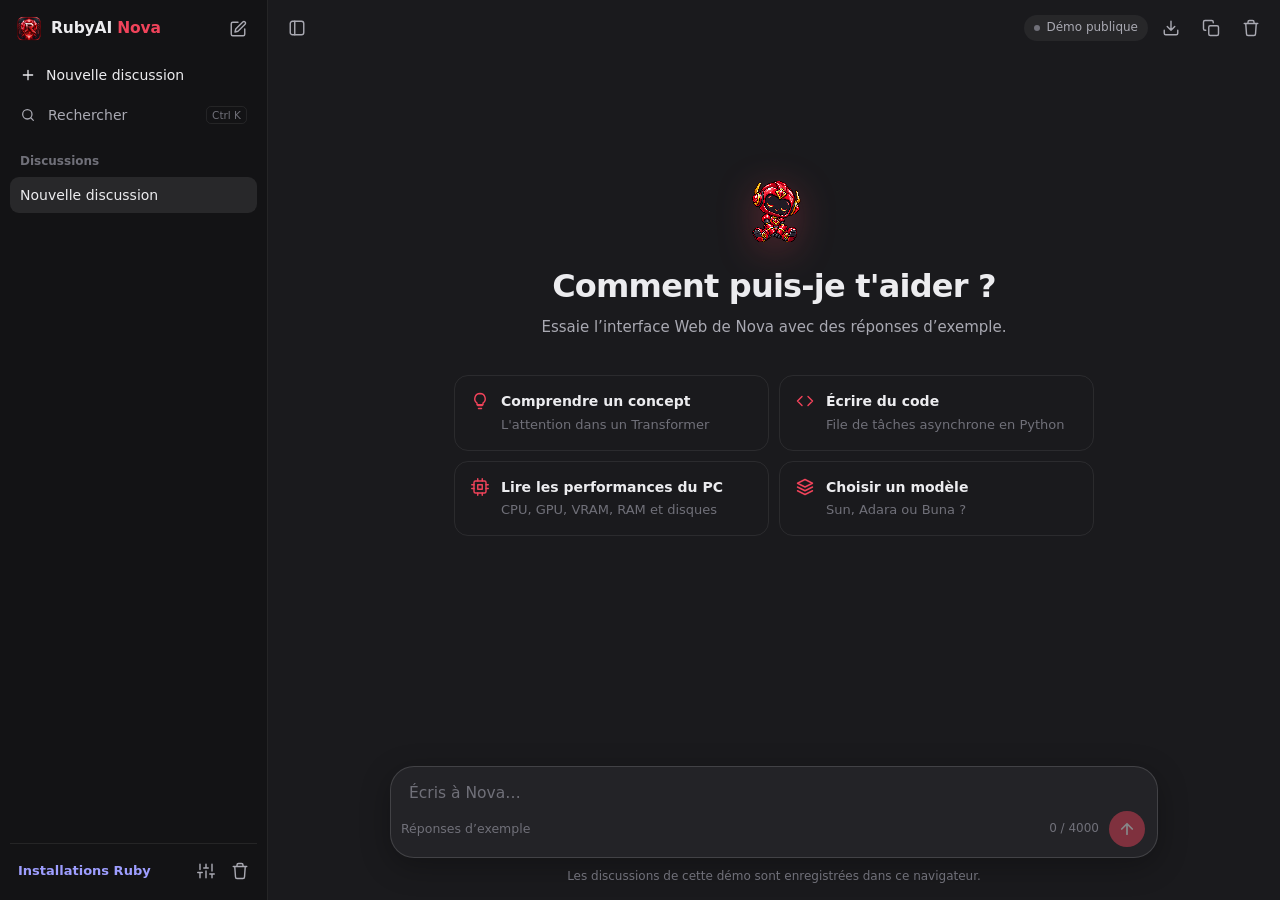
==== commit 3c09d91e: "Publier Nova Web et retirer la démo publique de Gamma" ====
--- a/gamma/index.html
+++ b/gamma/index.html
@@ -1,355 +1,12 @@
 <!doctype html>
-<html lang="fr" data-theme="dark">
+<html lang="fr">
 <head>
   <meta charset="utf-8">
   <meta name="viewport" content="width=device-width, initial-scale=1">
-  <meta name="color-scheme" content="dark">
-  <meta name="theme-color" content="#191919">
-  <meta name="referrer" content="no-referrer">
-  <meta http-equiv="Content-Security-Policy" content="default-src 'none'; script-src 'self'; style-src 'self'; img-src 'self'; connect-src 'none'; base-uri 'none'; form-action 'none'">
-  <title>Gamma — Démo Ruby</title>
-  <link rel="icon" href="../assets/RubyLogo.png">
-  <link rel="stylesheet" href="gamma.css">
+  <meta http-equiv="refresh" content="0; url=../nova/">
+  <title>Nova Web</title>
 </head>
-<body class="gamma-body">
-  <!-- Icônes (sprite SVG local, aucune ressource externe) -->
-  <svg class="sprite" aria-hidden="true" focusable="false">
-    <symbol id="i-folder" viewBox="0 0 24 24"><path d="M4 20h16a2 2 0 0 0 2-2V8a2 2 0 0 0-2-2h-7.9a2 2 0 0 1-1.7-.9l-.8-1.2A2 2 0 0 0 7.9 3H4a2 2 0 0 0-2 2v13a2 2 0 0 0 2 2z"/></symbol>
-    <symbol id="i-file" viewBox="0 0 24 24"><path d="M14 2H6a2 2 0 0 0-2 2v16a2 2 0 0 0 2 2h12a2 2 0 0 0 2-2V8z"/><path d="M14 2v6h6"/></symbol>
-    <symbol id="i-up" viewBox="0 0 24 24"><path d="M14 9 9 4 4 9"/><path d="M20 20h-7a4 4 0 0 1-4-4V4"/></symbol>
-    <symbol id="i-star" viewBox="0 0 24 24"><path d="m12 2 3.1 6.3 6.9 1-5 4.9 1.2 6.8L12 17.8 5.8 21l1.2-6.8-5-4.9 6.9-1z"/></symbol>
-    <symbol id="i-search" viewBox="0 0 24 24"><circle cx="11" cy="11" r="7"/><path d="m20 20-3.5-3.5"/></symbol>
-    <symbol id="i-branch" viewBox="0 0 24 24"><circle cx="6" cy="6" r="3"/><circle cx="6" cy="18" r="3"/><circle cx="18" cy="6" r="3"/><path d="M6 9v6M18 9a9 9 0 0 1-9 9"/></symbol>
-    <symbol id="i-play" viewBox="0 0 24 24"><path d="m7 4 13 8-13 8z" fill="currentColor"/></symbol>
-    <symbol id="i-book" viewBox="0 0 24 24"><path d="M4 19.5A2.5 2.5 0 0 1 6.5 17H20V2H6.5A2.5 2.5 0 0 0 4 4.5v15zM4 19.5A2.5 2.5 0 0 0 6.5 22H20v-5"/></symbol>
-    <symbol id="i-lock" viewBox="0 0 24 24"><rect x="3" y="11" width="18" height="11" rx="2"/><path d="M7 11V7a5 5 0 0 1 10 0v4"/></symbol>
-    <symbol id="i-shield" viewBox="0 0 24 24"><path d="M12 22s8-4 8-10V5l-8-3-8 3v7c0 6 8 10 8 10z"/></symbol>
-    <symbol id="i-eye" viewBox="0 0 24 24"><path d="M2 12s3.5-7 10-7 10 7 10 7-3.5 7-10 7S2 12 2 12z"/><circle cx="12" cy="12" r="3"/></symbol>
-    <symbol id="i-terminal" viewBox="0 0 24 24"><path d="m4 17 6-6-6-6M12 19h8"/></symbol>
-    <symbol id="i-diff" viewBox="0 0 24 24"><circle cx="18" cy="18" r="3"/><circle cx="6" cy="6" r="3"/><path d="M13 6h3a2 2 0 0 1 2 2v7M11 18H8a2 2 0 0 1-2-2V9"/></symbol>
-    <symbol id="i-cpu" viewBox="0 0 24 24"><rect x="4" y="4" width="16" height="16" rx="2"/><rect x="9" y="9" width="6" height="6"/><path d="M9 1v3M15 1v3M9 20v3M15 20v3M20 9h3M20 14h3M1 9h3M1 14h3"/></symbol>
-    <symbol id="i-undo" viewBox="0 0 24 24"><path d="M3 12a9 9 0 1 0 3-6.7L3 8"/><path d="M3 3v5h5"/></symbol>
-    <symbol id="i-copy" viewBox="0 0 24 24"><rect x="9" y="9" width="13" height="13" rx="2"/><path d="M5 15H4a2 2 0 0 1-2-2V4a2 2 0 0 1 2-2h9a2 2 0 0 1 2 2v1"/></symbol>
-    <symbol id="i-check" viewBox="0 0 24 24"><path d="M20 6 9 17l-5-5"/></symbol>
-    <symbol id="i-x" viewBox="0 0 24 24"><path d="M18 6 6 18M6 6l12 12"/></symbol>
-    <symbol id="i-home" viewBox="0 0 24 24"><path d="m3 10 9-7 9 7v10a2 2 0 0 1-2 2H5a2 2 0 0 1-2-2z"/></symbol>
-    <symbol id="i-eject" viewBox="0 0 24 24"><path d="m5 14 7-9 7 9z"/><path d="M5 19h14"/></symbol>
-    <symbol id="i-refresh" viewBox="0 0 24 24"><path d="M21 12a9 9 0 0 1-15 6.7L3 16M3 12a9 9 0 0 1 15-6.7L21 8M21 3v5h-5M3 21v-5h5"/></symbol>
-    <symbol id="i-target" viewBox="0 0 24 24"><circle cx="12" cy="12" r="9"/><circle cx="12" cy="12" r="4"/><path d="M12 1v4M12 19v4M1 12h4M19 12h4"/></symbol>
-    <symbol id="i-download" viewBox="0 0 24 24"><path d="M21 15v4a2 2 0 0 1-2 2H5a2 2 0 0 1-2-2v-4M7 10l5 5 5-5M12 15V3"/></symbol>
-    <symbol id="i-wrap" viewBox="0 0 24 24"><path d="M3 6h18M3 12h15a3 3 0 1 1 0 6h-4M3 18h7"/><path d="m16 16-2 2 2 2"/></symbol>
-    <symbol id="i-bandage" viewBox="0 0 24 24"><rect x="2" y="8" width="20" height="8" rx="4" transform="rotate(-45 12 12)"/><path d="M10 12h.01M12 10h.01M12 14h.01M14 12h.01"/></symbol>
-    <symbol id="i-question" viewBox="0 0 24 24"><circle cx="12" cy="12" r="10"/><path d="M9.1 9a3 3 0 0 1 5.8 1c0 2-3 3-3 3M12 17h.01"/></symbol>
-    <symbol id="i-bug" viewBox="0 0 24 24"><rect x="7" y="7" width="10" height="14" rx="5"/><path d="M12 11v10M3 13h4M17 13h4M5 7l2.5 2M19 7l-2.5 2M5 20l2.5-2M19 20l-2.5-2M9 4l1.5 2M15 4l-1.5 2"/></symbol>
-    <symbol id="i-enter" viewBox="0 0 24 24"><path d="M9 10 4 15l5 5"/><path d="M20 4v7a4 4 0 0 1-4 4H4"/></symbol>
-    <symbol id="i-stop" viewBox="0 0 24 24"><rect x="6" y="6" width="12" height="12" rx="2.5" fill="currentColor" stroke="none"/></symbol>
-    <symbol id="i-zap" viewBox="0 0 24 24"><path d="M13 2 3 14h9l-1 8 10-12h-9l1-8z"/></symbol>
-    <symbol id="i-arrow-up" viewBox="0 0 24 24"><path d="M12 19V5"/><path d="m5 12 7-7 7 7"/></symbol>
-    <symbol id="i-sidebar" viewBox="0 0 24 24"><rect x="3" y="4" width="18" height="16" rx="3"/><path d="M9 4v16"/></symbol>
-    <symbol id="i-panel" viewBox="0 0 24 24"><rect x="3" y="4" width="18" height="16" rx="3"/><path d="M15 4v16"/></symbol>
-    <symbol id="i-edit" viewBox="0 0 24 24"><path d="M12 5H7a3 3 0 0 0-3 3v9a3 3 0 0 0 3 3h9a3 3 0 0 0 3-3v-5"/><path d="M17.5 3.5a2.1 2.1 0 0 1 3 3L12 15l-4 1 1-4z"/></symbol>
-    <symbol id="i-chevron" viewBox="0 0 24 24"><path d="m6 9 6 6 6-6"/></symbol>
-    <symbol id="i-computer" viewBox="0 0 24 24"><rect x="3" y="4" width="18" height="13" rx="2"/><path d="M8 21h8m-4-4v4"/></symbol>
-    <symbol id="i-sun" viewBox="0 0 24 24"><circle cx="12" cy="12" r="4"/><path d="M12 2v2M12 20v2M4.93 4.93l1.41 1.41M17.66 17.66l1.41 1.41M2 12h2M20 12h2M4.93 19.07l1.41-1.41M17.66 6.34l1.41-1.41"/></symbol>
-  </svg>
-
-  <div class="g-app" id="gamma-app" data-sidebar="open" data-inspector="closed">
-    <div class="g-body">
-      <!-- ============ Barre latérale : projet, fichiers, Git, tâches ============ -->
-      <aside class="g-pane g-side g-explorer" id="gamma-sidebar" aria-label="Discussions et projet">
-        <div class="g-side-head">
-          <div class="g-brand">
-            <img src="../assets/RubyLogo.png" alt="" width="22" height="22">
-            <strong>Gamma</strong>
-          </div>
-          <button class="g-icon-btn sm" id="btn-close-sidebar" type="button" aria-label="Fermer la barre latérale" title="Fermer la barre latérale">
-            <svg class="i"><use href="#i-sidebar"/></svg>
-          </button>
-        </div>
-
-        <button class="g-side-action" id="btn-new-task" type="button">
-          <svg class="i"><use href="#i-edit"/></svg> Nouveau chat
-        </button>
-
-        <h2 class="g-side-label">Projets</h2>
-        <button class="g-side-action" id="btn-sidebar-project" type="button" aria-expanded="false" aria-controls="gamma-project-tools">
-          <svg class="i"><use href="#i-folder"/></svg><span id="sidebar-project-label">Choisir un projet</span>
-        </button>
-
-        <div class="g-project-tools hidden" id="gamma-project-tools">
-          <div class="g-side-label">
-            <div class="g-seg" id="explorer-tab-group" role="tablist" aria-label="Vue de l'explorateur">
-              <button class="gamma-mini-btn active" id="btn-tree-root" role="tab" aria-selected="true" type="button" title="Fichiers du projet">Fichiers</button>
-            </div>
-          </div>
-
-          <div class="g-search">
-            <svg class="i"><use href="#i-search"/></svg>
-            <input id="project-search-input" type="search" placeholder="Symbole ou texte…" autocomplete="off" spellcheck="false" aria-label="Rechercher dans le projet">
-            <kbd>Ctrl P</kbd>
-            <button class="g-icon-btn sm" id="btn-project-search" type="button" title="Rechercher dans le dépôt" aria-label="Rechercher">
-              <svg class="i"><use href="#i-enter"/></svg>
-            </button>
-          </div>
-
-          <div class="g-crumbs-row" id="tree-breadcrumbs-bar">
-            <div class="g-crumbs" id="tree-breadcrumbs"></div>
-            <input id="tree-filter-input" type="search" placeholder="Filtrer" autocomplete="off" aria-label="Filtrer les entrées affichées">
-          </div>
-
-          <div id="explorer-output" class="g-tree">
-            <p class="gamma-empty-hint">Ouvre le projet d’exemple dans le composeur.</p>
-          </div>
-
-          <div class="g-project-actions hidden">
-            <button id="btn-project-resume" type="button" disabled>Mémoire</button>
-            <button id="btn-run-tests" type="button" disabled>Tester</button>
-          </div>
-          <div id="session-tasks-box" class="g-tasks hidden"></div>
-        </div>
-
-        <section class="g-recents" aria-labelledby="gamma-recents-title">
-          <h2 class="g-side-label" id="gamma-recents-title">Récents</h2>
-          <p class="g-sidebar-empty" id="gamma-recents-empty">Aucune discussion dans cet onglet</p>
-          <ul id="gamma-recents-list" aria-label="Discussions de cet onglet"></ul>
-        </section>
-
-        <div class="g-side-foot">
-          <a class="g-site-link" href="../">Installations Ruby</a>
-          <button class="g-icon-btn sm" id="btn-gamma-theme" type="button" aria-pressed="false" title="Passer au thème clair" aria-label="Basculer le thème clair ou sombre">
-            <svg class="i"><use href="#i-sun"/></svg>
-          </button>
-        </div>
-      </aside>
-
-      <!-- ============ Fil de l'agent ============ -->
-      <main class="g-pane g-agent" id="gamma-agent" aria-label="Agent Gamma">
-        <header class="g-top">
-          <button class="g-icon-btn" id="btn-toggle-sidebar" type="button" aria-expanded="true" aria-controls="gamma-sidebar" title="Afficher / masquer la barre latérale (Ctrl+B)" aria-label="Basculer la barre latérale">
-            <svg class="i"><use href="#i-sidebar"/></svg>
-          </button>
-          <div class="g-thread-title">
-            <strong id="gamma-thread-title">Nouveau chat</strong>
-          </div>
-          <div class="g-agent-title" id="gamma-model-telemetry">
-            <span class="dot ok" id="gamma-model-dot"></span>
-                    <small id="gamma-model-state-text">Démo publique</small>
-          </div>
-          <div class="g-top-actions">
-            <button class="g-icon-btn" id="btn-toggle-inspector" type="button" aria-expanded="false" aria-controls="gamma-inspector" title="Afficher / masquer l'inspecteur (Alt+1 code · Alt+2 intervention · Alt+3 machine)" aria-label="Basculer l'inspecteur">
-              <svg class="i"><use href="#i-panel"/></svg>
-            </button>
-          </div>
-        </header>
-
-        <div class="g-feed" id="gamma-agent-feed" role="log" aria-label="Discussion" aria-live="off" tabindex="0">
-          <div class="gamma-agent-card welcome">
-            <svg class="i" aria-hidden="true"><use href="#i-terminal"/></svg>
-            <h1>Que veux-tu créer&nbsp;?</h1>
-            <p>Découvre Gamma avec un projet d’exemple. Les réponses et les diffs sont simulés dans ton navigateur.</p>
-            <div class="g-demo-prompts">
-              <button class="gamma-btn sm" id="demo-question" type="button">Expliquer calc.py</button>
-              <button class="gamma-btn sm" id="demo-patch" type="button">Préparer un diff</button>
-            </div>
-          </div>
-        </div>
-
-        <div class="g-composer">
-          <div class="g-context">
-            <span><svg class="i" aria-hidden="true"><use href="#i-computer"/></svg> Démo publique</span>
-            <button class="g-chip" id="btn-project-menu" type="button" aria-expanded="false" aria-controls="gamma-project-menu" title="Choisir le dossier de travail">
-              <svg class="i"><use href="#i-folder"/></svg><span id="composer-project-label">Choisir un projet</span>
-              <svg class="i caret"><use href="#i-chevron"/></svg>
-            </button>
-          </div>
-          <div class="g-menu g-project hidden" id="gamma-project-menu" role="group" aria-label="Dossier projet">
-            <input id="project-root-input" type="hidden" value="calculatrice">
-            <p>Calculatrice est le projet d’exemple inclus dans cette démo.</p>
-            <p class="g-project-error hidden" id="gamma-project-error" role="alert"></p>
-            <div class="g-project-actions">
-              <button class="gamma-btn sm" id="btn-attach-project" type="button">Ouvrir Calculatrice</button>
-              <button class="gamma-btn ghost sm" id="btn-detach-project" type="button" disabled>Détacher</button>
-            </div>
-          </div>
-
-          <div class="g-input">
-            <label class="sr-only" for="coding-objective-input">Instruction pour l'agent Gamma</label>
-            <textarea id="coding-objective-input" rows="1" spellcheck="false" placeholder="Que veux-tu faire ?"></textarea>
-            <div class="g-input-bar">
-              <div class="g-input-tools">
-                <label class="sr-only" for="gamma-mode-select">Mode de l'agent</label>
-                <select id="gamma-mode-select" class="g-select" title="Choisir le mode de l'agent">
-                  <option value="ask">Question</option>
-                  <option value="patch">Patch</option>
-                </select>
-
-                <!-- Les 3 permissions du projet, distinctes, dans un menu -->
-                <div class="g-menu-wrap">
-                  <button class="g-chip" id="btn-perms-menu" type="button" aria-expanded="false" aria-controls="perms-menu" title="Permissions du projet (lecture, écriture, tests)">
-                    <svg class="i"><use href="#i-shield"/></svg>
-                    <span id="perms-summary">Aucun projet</span>
-                    <svg class="i caret"><use href="#i-chevron"/></svg>
-                  </button>
-                  <div class="g-menu hidden" id="perms-menu" role="group" aria-label="Permissions du projet (3 autorisations distinctes)">
-                    <p class="g-menu-title">Que peut faire Gamma sur ce projet&nbsp;?</p>
-                    <div class="g-menu-row">
-                      <span class="perm" id="project-status-pill" data-step="1" title="Permission 1 — Lecture du dépôt">Lecture · aucun projet</span>
-                      <small>Lire les fichiers et l'état Git. Accordée en attachant un dossier.</small>
-                    </div>
-                    <div class="g-menu-row">
-                      <button class="perm off" id="btn-enable-writes" data-step="2" type="button" aria-pressed="false" title="Permission 2 — Autoriser l'écriture (instantané SHA-256 avant chaque modification)">Écriture verrouillée</button>
-                      <small>Appliquer un diff que tu as approuvé, avec instantané SHA-256 et rollback.</small>
-                    </div>
-                    <div class="g-menu-row">
-                      <button class="perm off" id="btn-trust-tests" data-step="3" type="button" aria-pressed="false" title="Permission 3 — Projet de confiance : autoriser l'exécution des tests">Tests non autorisés</button>
-                      <small>Exécuter la commande de tests du projet. Réservé aux projets de confiance.</small>
-                    </div>
-                  </div>
-                </div>
-              </div>
-
-              <div class="g-input-btns">
-                <label class="sr-only" for="gamma-model-select">Modèle de l'agent</label>
-                <select id="gamma-model-select" class="g-select" aria-label="Modèle de l'agent" title="Cette démo utilise des réponses prédéfinies" disabled>
-                  <option value="local-fast">Simulation</option>
-                </select>
-                <button class="g-send" id="btn-coding-start" type="button" title="Exécuter (Entrée · Maj+Entrée pour une nouvelle ligne)" aria-label="Exécuter">
-                  <svg class="i"><use href="#i-arrow-up"/></svg>
-                </button>
-              </div>
-            </div>
-          </div>
-        </div>
-      </main>
-
-      <!-- ============ Inspecteur : code, intervention, machine ============ -->
-      <section class="g-pane g-inspector" id="gamma-inspector" aria-label="Code et preuve d'intervention">
-        <div class="g-pane-head g-tabs-head">
-          <div class="g-tabs" id="gamma-wb-tablist" role="tablist" aria-label="Vues de l'inspecteur">
-            <button class="gamma-wb-tab active" id="tab-code" data-wb="code" role="tab" aria-controls="wb-panel-code" aria-selected="true" type="button" title="Lecteur de code (Alt+1)">
-              <svg class="i"><use href="#i-file"/></svg><span id="viewer-title">Code</span>
-            </button>
-            <button class="gamma-wb-tab" id="tab-studio" data-wb="diff" role="tab" aria-controls="wb-panel-diff" aria-selected="false" type="button" title="Intervention : diff, écriture, tests, rollback (Alt+2)">
-              <svg class="i"><use href="#i-diff"/></svg>Intervention<span class="g-count hidden" id="diff-pending-badge">1</span>
-            </button>
-            <button class="gamma-wb-tab hidden" id="tab-system" data-wb="system" role="tab" aria-controls="wb-panel-system" aria-selected="false" type="button">
-              <svg class="i"><use href="#i-cpu"/></svg>Machine
-            </button>
-          </div>
-
-          <button class="g-icon-btn sm" id="btn-close-inspector" type="button" title="Fermer l'inspecteur" aria-label="Fermer l'inspecteur">
-            <svg class="i"><use href="#i-x"/></svg>
-          </button>
-        </div>
-
-        <div class="g-code-tools" id="code-toolbar">
-          <span class="pill" id="viewer-meta">—</span>
-          <button class="g-icon-btn sm hidden" id="btn-load-full-file" type="button" title="Charger tout le fichier" aria-label="Charger tout le fichier">
-            <svg class="i"><use href="#i-download"/></svg>
-          </button>
-          <button class="g-icon-btn sm" id="btn-ask-file" type="button" title="Cibler ce fichier dans l'agent" aria-label="Cibler ce fichier dans l'agent">
-            <svg class="i"><use href="#i-target"/></svg>
-          </button>
-          <button class="g-icon-btn sm" id="btn-copy-file" type="button" title="Copier le contenu affiché" aria-label="Copier le contenu">
-            <svg class="i"><use href="#i-copy"/></svg>
-          </button>
-        </div>
-
-        <!-- Vue 1 : lecteur de code -->
-        <div class="g-panel" id="wb-panel-code" role="tabpanel" aria-labelledby="tab-code">
-          <div id="file-viewer-content" class="g-code" role="region" aria-label="Contenu du fichier">
-            <div class="g-empty">
-              <svg class="i"><use href="#i-file"/></svg>
-              <strong>Aucun fichier ouvert</strong>
-              <p>Choisis un fichier dans la barre latérale pour le lire avec numéros de lignes, encodage et fins de ligne.</p>
-            </div>
-          </div>
-        </div>
-
-        <!-- Vue 2 : registre d'intervention (diff proposé, écriture, tests, rollback) -->
-        <div class="g-panel hidden" id="wb-panel-diff" role="tabpanel" aria-labelledby="tab-studio">
-          <div class="g-panel-bar">
-            <div>
-              <strong>Registre d'intervention</strong>
-              <small>Diff proposé · Écriture SHA-256 · Tests exécutés · Retour arrière</small>
-            </div>
-            <button class="gamma-btn danger-outline sm" id="btn-rollback-last" type="button" disabled>
-              <svg class="i"><use href="#i-undo"/></svg> Rollback
-            </button>
-          </div>
-          <div class="g-plan hidden" id="test-plan-bar" role="region" aria-label="Plan d'exécution des tests">
-            <span class="g-plan-item">Dossier <code id="test-plan-cwd">—</code></span>
-            <span class="g-plan-item">Profil <code id="test-plan-profile">—</code></span>
-            <span class="g-plan-item">Commande <code id="test-plan-cmd">—</code></span>
-            <span class="pill" id="test-plan-trust-badge">Non approuvé</span>
-          </div>
-          <div id="coding-output" class="g-ledger">
-            <div class="g-empty">
-              <svg class="i"><use href="#i-diff"/></svg>
-              <strong>Aucune intervention</strong>
-              <p>Décris un changement en mode <b>Patch</b> : le diff apparaîtra ici avant toute écriture sur le disque.</p>
-            </div>
-          </div>
-        </div>
-
-        <!-- Vue 3 : machine & modèles -->
-        <div class="g-panel hidden" id="wb-panel-system" role="tabpanel" aria-labelledby="tab-system">
-          <div class="g-panel-bar">
-            <div>
-              <strong>Machine &amp; modèles</strong>
-              <small id="sys-probe-age-label">Sonde en cache — ne bloque jamais l'agent.</small>
-              <button type="button" class="status-item status-btn" id="probe-age-pill" title="Rafraîchir la sonde matérielle">Sonde —</button>
-            </div>
-            <div class="g-panel-actions">
-              <button class="gamma-btn sm" id="btn-unload-gpu" type="button" title="Décharger le modèle de la VRAM">
-                <svg class="i"><use href="#i-eject"/></svg> Libérer la VRAM
-              </button>
-              <button class="gamma-btn sm" id="btn-refresh-system" type="button">
-                <svg class="i"><use href="#i-refresh"/></svg> Rafraîchir
-              </button>
-            </div>
-          </div>
-          <div class="g-latency hidden" id="gamma-latency-bar" aria-label="Décomposition de la latence">
-            <span id="lat-total-pill" class="lat-pill strong">Total —</span>
-            <span id="lat-load-pill" class="lat-pill">GGUF —</span>
-            <span id="lat-ctx-pill" class="lat-pill">Contexte —</span>
-            <span id="lat-gen-pill" class="lat-pill">Génération —</span>
-          </div>
-          <div class="g-sys" id="system-grid">
-            <div class="g-card"><h3>Système</h3><div id="sys-summary-box" class="metric-list"></div></div>
-            <div class="g-card"><h3>Disques</h3><div id="sys-volumes-box" class="metric-list"></div></div>
-            <div class="g-card"><h3>Modèles GGUF</h3><div id="models-box" class="metric-list"></div></div>
-          </div>
-        </div>
-      </section>
-    </div>
-  </div>
-
-  <!-- Dialogue intégré de confirmation (autoriser les tests, lancer les tests, normaliser les fins de ligne) -->
-  <dialog class="gamma-dialog" id="gamma-confirm-dialog" aria-labelledby="gamma-confirm-title">
-    <form method="dialog" class="gamma-dialog-card" id="gamma-confirm-form">
-      <header class="gamma-dialog-head">
-        <div class="gamma-dialog-title-wrap">
-          <svg class="i"><use href="#i-shield"/></svg>
-          <h2 id="gamma-confirm-title">Confirmation</h2>
-        </div>
-        <button class="g-icon-btn sm" id="gamma-confirm-close" type="button" aria-label="Fermer">
-          <svg class="i"><use href="#i-x"/></svg>
-        </button>
-      </header>
-      <section class="gamma-dialog-body">
-        <p id="gamma-confirm-message" class="gamma-dialog-msg"></p>
-        <ul id="gamma-confirm-details" class="gamma-dialog-details"></ul>
-      </section>
-      <footer class="gamma-dialog-foot">
-        <button class="gamma-btn sm" id="gamma-confirm-cancel" type="button">Annuler</button>
-        <button class="gamma-btn primary sm" id="gamma-confirm-submit" type="submit">Confirmer</button>
-      </footer>
-    </form>
-  </dialog>
-
-  <script src="safe-render.js"></script>
-  <script src="demo.js"></script>
-  <script src="gamma.js"></script>
+<body>
+  <p><a href="../nova/">Ouvrir Nova Web</a></p>
 </body>
 </html>
